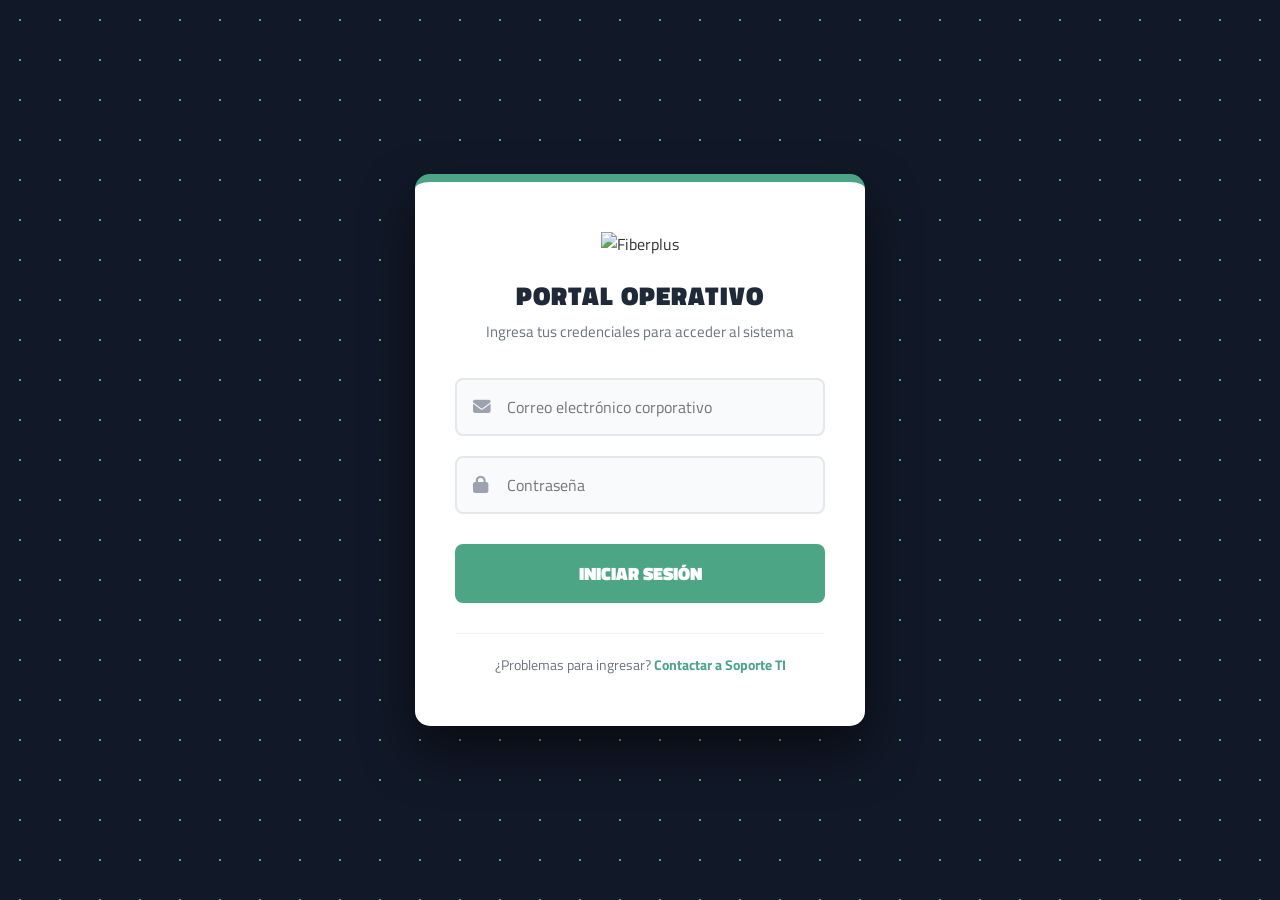
==== index.html @ 2a0d01f3 "Initial commit" ====
<!DOCTYPE html>
<html lang="es">
<head>
    <meta charset="UTF-8">
    <meta name="viewport" content="width=device-width, initial-scale=1.0">
    <title>Acceso al Sistema | Portal Fiberplus</title>
    <link rel="stylesheet" href="css/login.css">
    <link rel="stylesheet" href="https://cdnjs.cloudflare.com/ajax/libs/font-awesome/6.5.1/css/all.min.css">
</head>
<body>

    <div class="login-wrapper">
        <div class="login-container">
            <div class="login-header">
                <img src="assets/img/logo-fiberplus.png" alt="Fiberplus" class="logo">
                <h2>PORTAL OPERATIVO</h2>
                <p>Ingresa tus credenciales para acceder al sistema</p>
            </div>
            
            <form id="formLoginReal" class="form-login">
                <div class="input-group">
                    <i class="fas fa-envelope"></i>
                    <input type="email" id="email" placeholder="Correo electrónico corporativo" required>
                </div>
                
                <div class="input-group">
                    <i class="fas fa-lock"></i>
                    <input type="password" id="password" placeholder="Contraseña" required>
                </div>
                
                <p id="errorMsg" class="error-msg" style="display: none;">Credenciales incorrectas o usuario no registrado.</p>
                
                <button type="submit" class="btn-submit">INICIAR SESIÓN</button>
            </form>
            
            <div class="login-footer">
                <p>¿Problemas para ingresar? <a href="#">Contactar a Soporte TI</a></p>
            </div>
        </div>
    </div>

    <script>
        // Lógica temporal para que el botón funcione y te lleve al Dashboard.
        // En el próximo paso, borraremos esto y conectaremos Firebase aquí.
        document.getElementById('formLoginReal').addEventListener('submit', function(e) {
            e.preventDefault();
            
            const email = document.getElementById('email').value;
            const pass = document.getElementById('password').value;

            // Usuario de prueba temporal: admin@fiberplus.com.ec / 123456
            if(email === 'admin@fiberplus.com.ec' && pass === '123456') {
                window.location.href = "pages/dashboard.html";
            } else {
                document.getElementById('errorMsg').style.display = 'block';
            }
        });
    </script>
</body>
</html>
---- css/login.css ----
@import url('https://fonts.googleapis.com/css2?family=Titillium+Web:wght@400;600;700;900&display=swap');

* { margin: 0; padding: 0; box-sizing: border-box; font-family: 'Titillium Web', sans-serif; }

body { 
    background-color: #111827; /* Fondo oscuro elegante */
    display: flex; 
    align-items: center; 
    justify-content: center; 
    height: 100vh; 
    color: #333;
    background-image: radial-gradient(#4ca686 1px, transparent 1px);
    background-size: 40px 40px;
}

.login-wrapper {
    width: 100%;
    padding: 20px;
    display: flex;
    justify-content: center;
}

.login-container {
    background: #ffffff;
    width: 100%;
    max-width: 450px;
    padding: 50px 40px;
    border-radius: 15px;
    box-shadow: 0 25px 50px rgba(0,0,0,0.5);
    border-top: 8px solid #4ca686;
}

.login-header {
    text-align: center;
    margin-bottom: 35px;
}

.logo {
    width: 220px;
    margin-bottom: 20px;
}

.login-header h2 {
    color: #1f2937;
    font-size: 1.6rem;
    font-weight: 900;
    letter-spacing: 1px;
}

.login-header p {
    color: #6b7280;
    font-size: 0.95rem;
    margin-top: 5px;
}

.form-login {
    display: flex;
    flex-direction: column;
    gap: 20px;
}

.input-group {
    position: relative;
}

.input-group i {
    position: absolute;
    left: 18px;
    top: 50%;
    transform: translateY(-50%);
    color: #9ca3af;
    font-size: 1.1rem;
}

.input-group input {
    width: 100%;
    padding: 15px 15px 15px 50px;
    border: 2px solid #e5e7eb;
    border-radius: 8px;
    font-size: 1rem;
    background: #f9fafb;
    transition: 0.3s;
    outline: none;
}

.input-group input:focus {
    border-color: #4ca686;
    background: #ffffff;
    box-shadow: 0 0 0 4px rgba(76, 166, 134, 0.1);
}

.input-group input:focus + i {
    color: #4ca686;
}

.btn-submit {
    background: #4ca686;
    color: white;
    border: none;
    padding: 16px;
    border-radius: 8px;
    font-size: 1.1rem;
    font-weight: 900;
    cursor: pointer;
    transition: 0.3s;
    margin-top: 10px;
}

.btn-submit:hover {
    background: #047857;
    transform: translateY(-2px);
    box-shadow: 0 10px 20px rgba(76, 166, 134, 0.3);
}

.error-msg {
    color: #ef4444;
    font-size: 0.85rem;
    font-weight: 700;
    text-align: center;
    margin-top: -10px;
}

.login-footer {
    text-align: center;
    margin-top: 30px;
    font-size: 0.9rem;
    color: #6b7280;
    border-top: 1px solid #f3f4f6;
    padding-top: 20px;
}

.login-footer a {
    color: #4ca686;
    text-decoration: none;
    font-weight: 700;
}

.login-footer a:hover {
    text-decoration: underline;
}
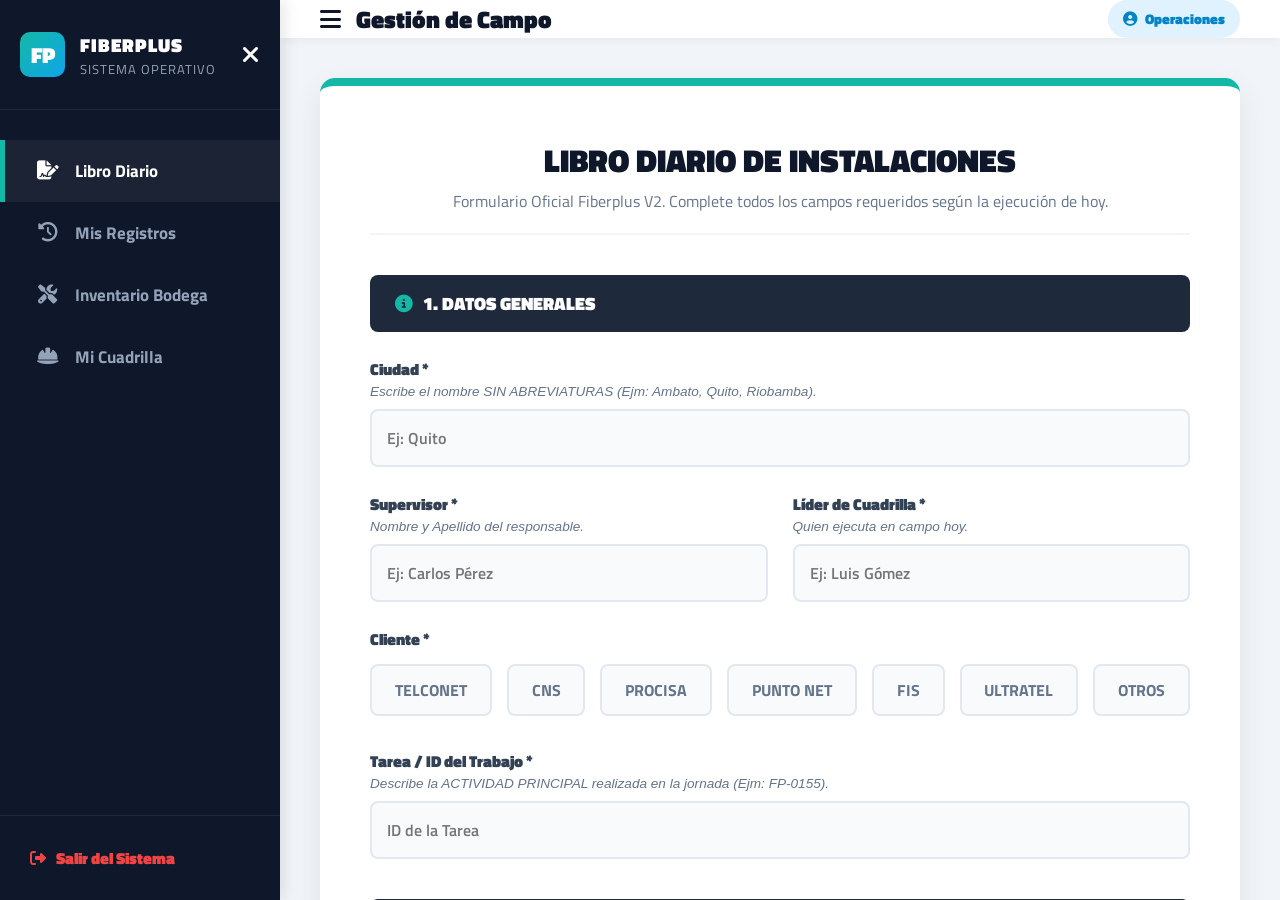
==== commit 8f5bbe1d: "c" ====
--- a/index.html
+++ b/index.html
@@ -2,59 +2,26 @@
 <html lang="es">
 <head>
     <meta charset="UTF-8">
-    <meta name="viewport" content="width=device-width, initial-scale=1.0">
-    <title>Acceso al Sistema | Portal Fiberplus</title>
-    <link rel="stylesheet" href="css/login.css">
-    <link rel="stylesheet" href="https://cdnjs.cloudflare.com/ajax/libs/font-awesome/6.5.1/css/all.min.css">
+    <title>Redirigiendo al Portal...</title>
+    <meta http-equiv="refresh" content="0; url=pages/dashboard.html">
+    <style>
+        body {
+            background-color: #0f172a;
+            color: #14b8a6;
+            font-family: sans-serif;
+            display: flex;
+            justify-content: center;
+            align-items: center;
+            height: 100vh;
+            margin: 0;
+        }
+    </style>
 </head>
 <body>
-
-    <div class="login-wrapper">
-        <div class="login-container">
-            <div class="login-header">
-                <img src="assets/img/logo-fiberplus.png" alt="Fiberplus" class="logo">
-                <h2>PORTAL OPERATIVO</h2>
-                <p>Ingresa tus credenciales para acceder al sistema</p>
-            </div>
-            
-            <form id="formLoginReal" class="form-login">
-                <div class="input-group">
-                    <i class="fas fa-envelope"></i>
-                    <input type="email" id="email" placeholder="Correo electrónico corporativo" required>
-                </div>
-                
-                <div class="input-group">
-                    <i class="fas fa-lock"></i>
-                    <input type="password" id="password" placeholder="Contraseña" required>
-                </div>
-                
-                <p id="errorMsg" class="error-msg" style="display: none;">Credenciales incorrectas o usuario no registrado.</p>
-                
-                <button type="submit" class="btn-submit">INICIAR SESIÓN</button>
-            </form>
-            
-            <div class="login-footer">
-                <p>¿Problemas para ingresar? <a href="#">Contactar a Soporte TI</a></p>
-            </div>
-        </div>
-    </div>
-
+    <h2>Cargando Portal Operativo Fiberplus...</h2>
     <script>
-        // Lógica temporal para que el botón funcione y te lleve al Dashboard.
-        // En el próximo paso, borraremos esto y conectaremos Firebase aquí.
-        document.getElementById('formLoginReal').addEventListener('submit', function(e) {
-            e.preventDefault();
-            
-            const email = document.getElementById('email').value;
-            const pass = document.getElementById('password').value;
-
-            // Usuario de prueba temporal: admin@fiberplus.com.ec / 123456
-            if(email === 'admin@fiberplus.com.ec' && pass === '123456') {
-                window.location.href = "pages/dashboard.html";
-            } else {
-                document.getElementById('errorMsg').style.display = 'block';
-            }
-        });
+        // Respaldo en JavaScript por si falla el meta refresh
+        window.location.href = "pages/dashboard.html";
     </script>
 </body>
 </html>
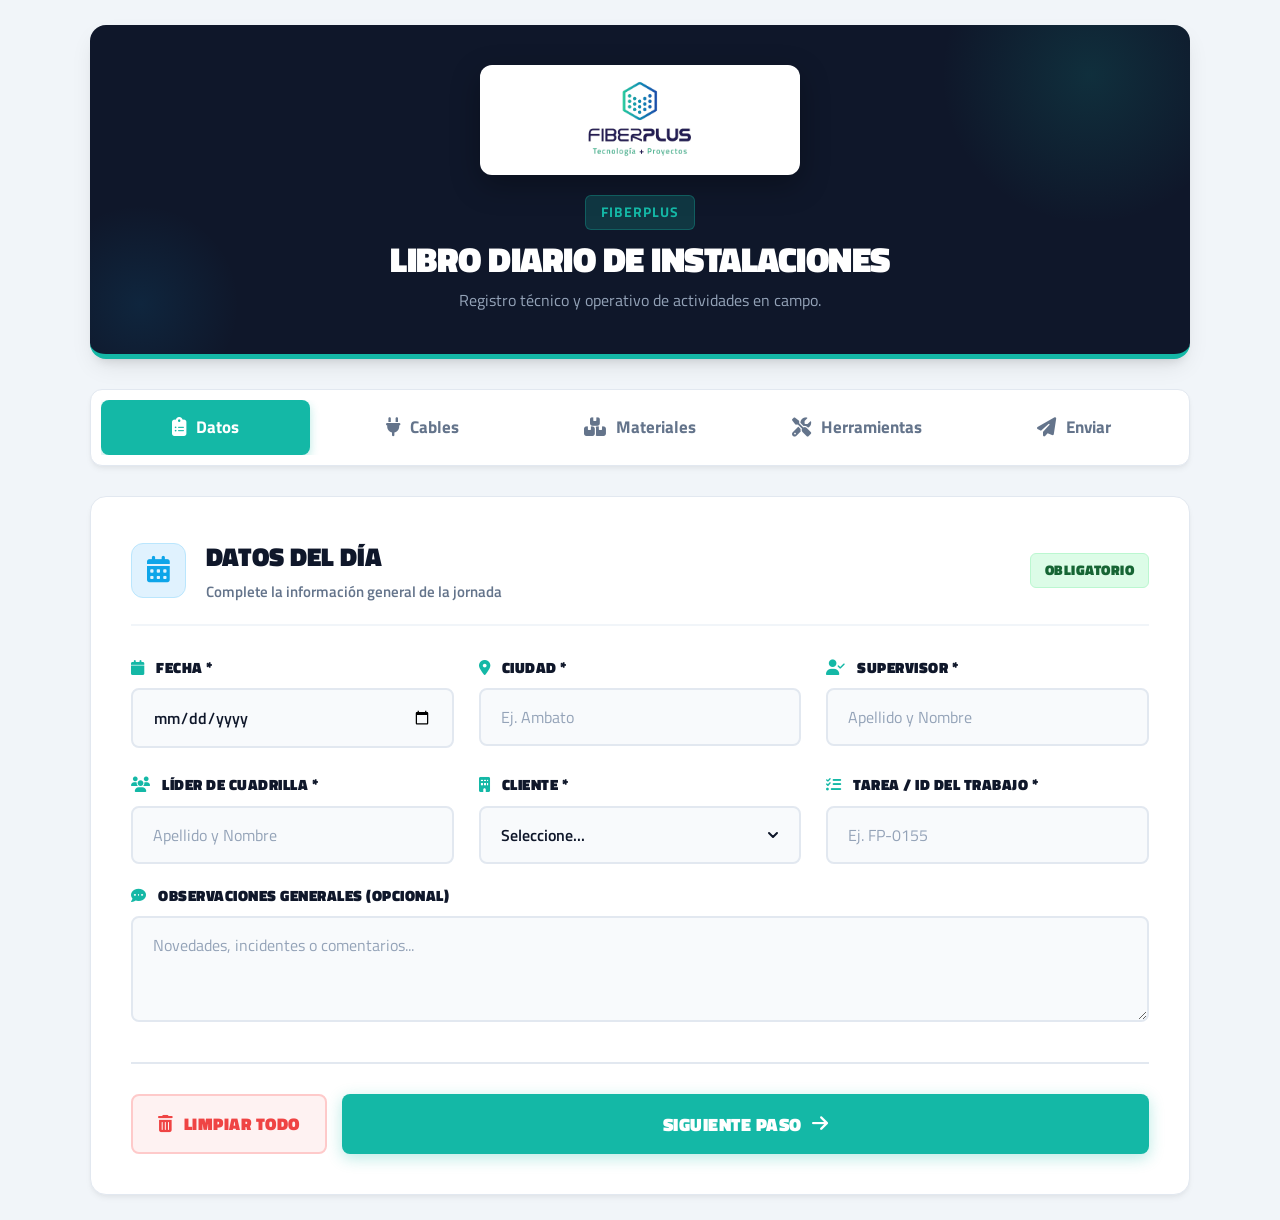
==== commit f0be977c: "camb" ====
--- a/index.html
+++ b/index.html
@@ -3,11 +3,11 @@
 <head>
     <meta charset="UTF-8">
     <title>Redirigiendo al Portal...</title>
-    <meta http-equiv="refresh" content="0; url=pages/dashboard.html">
+    <meta http-equiv="refresh" content="0; url=pages/1_datos.html">
     <style>
         body {
-            background-color: #0f172a;
-            color: #14b8a6;
+            background-color: #0f2b3d; /* Azul oscuro corporativo de Fiberplus */
+            color: #009688; /* Teal / Turquesa */
             font-family: sans-serif;
             display: flex;
             justify-content: center;
@@ -21,7 +21,7 @@
     <h2>Cargando Portal Operativo Fiberplus...</h2>
     <script>
         // Respaldo en JavaScript por si falla el meta refresh
-        window.location.href = "pages/dashboard.html";
+        window.location.href = "pages/1_datos.html";
     </script>
 </body>
 </html>
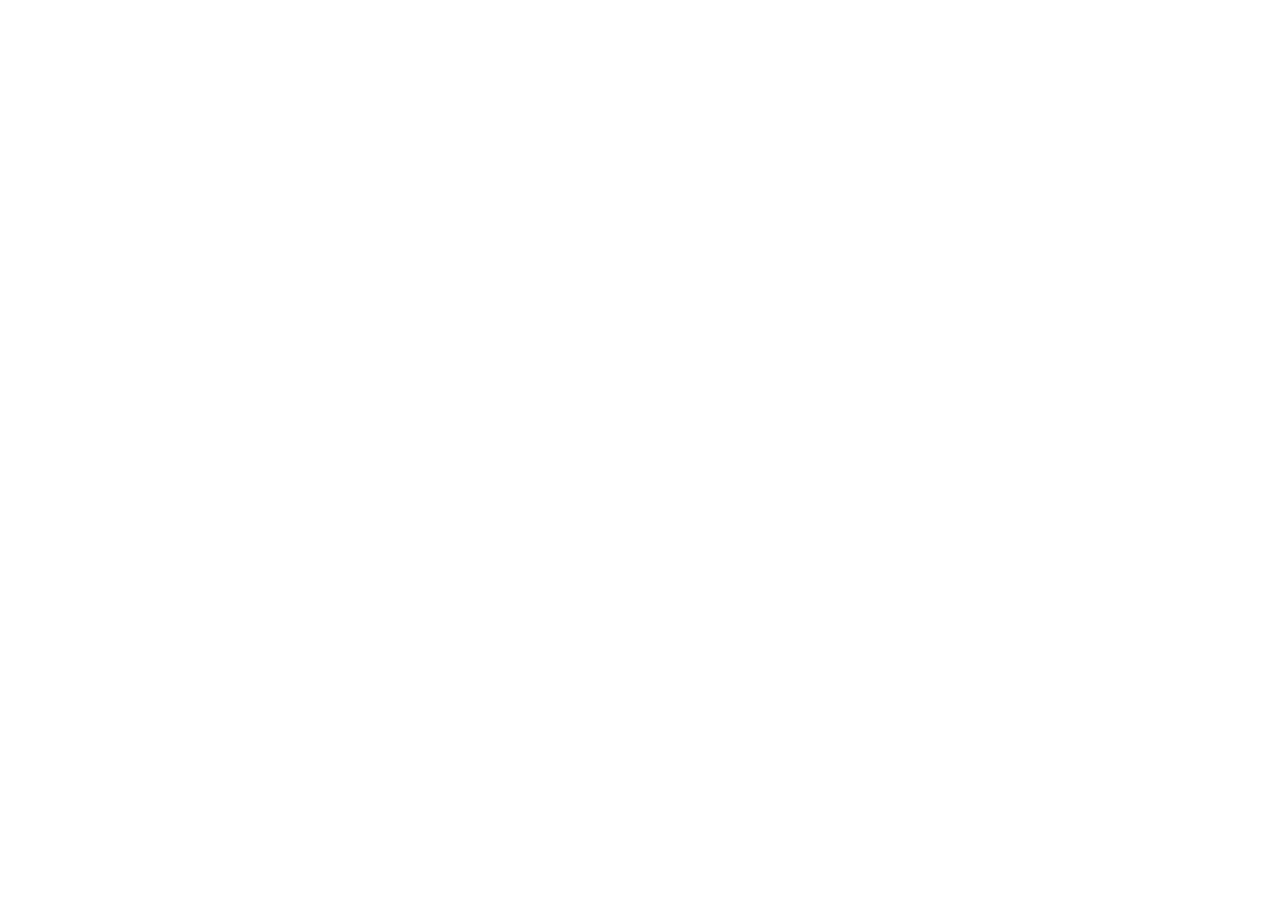
==== commit 242837be: "ca" ====
--- a/index.html
+++ b/index.html
@@ -2,26 +2,141 @@
 <html lang="es">
 <head>
     <meta charset="UTF-8">
-    <title>Redirigiendo al Portal...</title>
-    <meta http-equiv="refresh" content="0; url=pages/1_datos.html">
-    <style>
-        body {
-            background-color: #0f2b3d; /* Azul oscuro corporativo de Fiberplus */
-            color: #009688; /* Teal / Turquesa */
-            font-family: sans-serif;
-            display: flex;
-            justify-content: center;
-            align-items: center;
-            height: 100vh;
-            margin: 0;
-        }
-    </style>
+    <meta name="viewport" content="width=device-width, initial-scale=1.0">
+    <title>Portal Operativo | Fiberplus</title>
+    
+    <link href="https://fonts.googleapis.com/css2?family=Titillium+Web:wght@400;600;700&display=swap" rel="stylesheet">
+    <link rel="stylesheet" href="https://cdnjs.cloudflare.com/ajax/libs/font-awesome/6.4.0/css/all.min.css">
+    
+    <link rel="stylesheet" href="css/inicio.css">
 </head>
 <body>
-    <h2>Cargando Portal Operativo Fiberplus...</h2>
+
+    <div class="dashboard-container">
+        
+        <aside class="sidebar">
+            <div class="sidebar-header">
+                <img src="assets/img/logo-fiberplus.png" alt="Fiberplus" onerror="this.style.display='none';">
+            </div>
+            
+            <ul class="nav-links">
+                <li><a href="index.html" class="active"><i class="fas fa-home"></i> Inicio</a></li>
+                
+                <li class="nav-title">SERVICIOS OPERATIVOS</li>
+                <li><a href="pages/1_datos.html"><i class="fas fa-book"></i> Libro Diario</a></li>
+                <li><a href="#"><i class="fas fa-truck"></i> Registro Vehículos</a></li>
+                <li><a href="#"><i class="fas fa-user-clock"></i> Asistencia</a></li>
+                <li><a href="#"><i class="fas fa-wallet"></i> Caja Chica</a></li>
+                <li><a href="#"><i class="fas fa-project-diagram"></i> Proyectos</a></li>
+            </ul>
+        </aside>
+
+        <main class="main-content">
+            
+            <header class="top-bar">
+                <div class="page-title">
+                    <h2>Panel de Control</h2>
+                    <p>Bienvenido al sistema de gestión operativa</p>
+                </div>
+                <div class="user-profile">
+                    <span id="badgeRol" class="role-badge"><i class="fas fa-spinner fa-spin"></i> Cargando...</span>
+                    <button class="btn-logout" onclick="cerrarSesion()"><i class="fas fa-sign-out-alt"></i> Salir</button>
+                </div>
+            </header>
+
+            <div class="content-area">
+                
+                <div id="panelAdmin" class="admin-panel" style="display: none;">
+                    <button class="btn-download"><i class="fas fa-file-excel"></i> Descargar Base de Datos Completa</button>
+                </div>
+
+                <div class="action-grid">
+                    
+                    <div class="action-card primary-card" onclick="window.location.href='pages/1_datos.html'">
+                        <div class="card-icon"><i class="fas fa-file-signature"></i></div>
+                        <h3>Libro Diario</h3>
+                        <p>Registro de instalaciones, materiales y fotografías.</p>
+                        <span class="card-arrow"><i class="fas fa-arrow-right"></i></span>
+                    </div>
+
+                    <div class="action-card video-card" onclick="abrirVideo()">
+                        <div class="card-icon"><i class="fas fa-play-circle"></i></div>
+                        <h3>Video Tutorial</h3>
+                        <p>Aprende a usar el portal paso a paso.</p>
+                        <span class="card-arrow"><i class="fas fa-arrow-right"></i></span>
+                    </div>
+
+                    <div class="action-card stat-card">
+                        <div class="card-icon"><i class="fas fa-chart-pie"></i></div>
+                        <h3>Estadísticas Mensuales</h3>
+                        <p>Gráficos de rendimiento (Próximamente).</p>
+                    </div>
+
+                    <div class="action-card stat-card">
+                        <div class="card-icon"><i class="fas fa-history"></i></div>
+                        <h3>Historial de Registros</h3>
+                        <p>Revisa los últimos envíos (Próximamente).</p>
+                    </div>
+
+                </div>
+            </div>
+        </main>
+    </div>
+
+    <div id="videoModal" class="modal-overlay">
+        <div class="modal-content">
+            <button class="close-video" onclick="cerrarVideo()"><i class="fas fa-times"></i></button>
+            <video id="tutorialVideo" controls>
+                <source src="assets/tutorial_app.mp4" type="video/mp4">
+                Tu navegador no soporta la reproducción de video.
+            </video>
+        </div>
+    </div>
+
     <script>
-        // Respaldo en JavaScript por si falla el meta refresh
-        window.location.href = "pages/1_datos.html";
+        document.addEventListener("DOMContentLoaded", () => {
+            // 1. Leer el rol desde la memoria del navegador
+            const rol = localStorage.getItem("fiberplus_rol");
+            
+            // 2. Seguridad: Si no hay rol, redireccionar al login de la web principal
+            if (!rol) {
+                window.location.href = "https://marlonn0.github.io/fiberplus-web/"; 
+                return;
+            }
+
+            // 3. Mostrar el distintivo y validar permisos de Administrador
+            const badge = document.getElementById("badgeRol");
+            if (rol === "administrador") {
+                badge.innerHTML = '<i class="fas fa-star"></i> Administrador';
+                badge.style.background = "#0ea5e9";
+                
+                // Mostrar herramientas exclusivas de administrador
+                document.getElementById("panelAdmin").style.display = "flex";
+            } else {
+                badge.innerHTML = '<i class="fas fa-hard-hat"></i> Operaciones';
+                badge.style.background = "#64748b";
+            }
+        });
+
+        // Función para cerrar sesión
+        function cerrarSesion() {
+            if(confirm("¿Estás seguro que deseas cerrar sesión?")) {
+                localStorage.removeItem("fiberplus_rol");
+                window.location.href = "https://marlonn0.github.io/fiberplus-web/";
+            }
+        }
+
+        // Funciones del Modal de Video
+        const modal = document.getElementById("videoModal");
+        const video = document.getElementById("tutorialVideo");
+
+        function abrirVideo() { 
+            modal.style.display = "flex"; 
+        }
+        function cerrarVideo() { 
+            modal.style.display = "none"; 
+            video.pause(); 
+        }
     </script>
 </body>
 </html>
--- a/css/inicio.css
+++ b/css/inicio.css
@@ -0,0 +1,333 @@
+/* ========================================================
+   VARIABLES GLOBALES
+======================================================== */
+:root {
+    --sidebar-bg: #0f172a;
+    --sidebar-hover: #1e293b;
+    --primary: #0ea5e9;
+    --bg-color: #f1f5f9;
+    --card-bg: #ffffff;
+    --text-main: #1e293b;
+    --text-muted: #64748b;
+    --danger: #ef4444;
+    --success: #10b981;
+}
+
+/* ========================================================
+   RESETEO BÁSICO
+======================================================== */
+* { 
+    margin: 0; 
+    padding: 0; 
+    box-sizing: border-box; 
+    font-family: 'Titillium Web', sans-serif; 
+}
+
+body { 
+    background-color: var(--bg-color); 
+    color: var(--text-main); 
+}
+
+.dashboard-container { 
+    display: flex; 
+    min-height: 100vh; 
+}
+
+/* ========================================================
+   BARRA LATERAL (SIDEBAR)
+======================================================== */
+.sidebar { 
+    width: 260px; 
+    background-color: var(--sidebar-bg); 
+    color: white; 
+    display: flex; 
+    flex-direction: column; 
+    box-shadow: 2px 0 10px rgba(0,0,0,0.1);
+    z-index: 20;
+}
+
+.sidebar-header { 
+    padding: 25px 20px; 
+    text-align: center; 
+    border-bottom: 1px solid rgba(255,255,255,0.05); 
+}
+
+.sidebar-header img { 
+    width: 150px; 
+}
+
+.nav-links { 
+    list-style: none; 
+    padding: 20px 0; 
+}
+
+.nav-title { 
+    font-size: 0.75rem; 
+    color: #64748b; 
+    padding: 15px 25px 10px; 
+    font-weight: 700; 
+    letter-spacing: 1.5px; 
+}
+
+.nav-links li a { 
+    display: flex;
+    align-items: center;
+    padding: 12px 25px; 
+    color: #cbd5e1; 
+    text-decoration: none; 
+    font-size: 1.05rem; 
+    transition: all 0.3s ease; 
+}
+
+.nav-links li a i { 
+    width: 30px; 
+    font-size: 1.1rem;
+}
+
+.nav-links li a:hover { 
+    background-color: var(--sidebar-hover); 
+    color: white; 
+    padding-left: 30px; /* Pequeño efecto de movimiento */
+}
+
+.nav-links li a.active { 
+    background-color: var(--primary); 
+    color: white; 
+    border-left: 4px solid #fff; 
+}
+
+/* ========================================================
+   CONTENIDO PRINCIPAL
+======================================================== */
+.main-content { 
+    flex: 1; 
+    display: flex; 
+    flex-direction: column; 
+}
+
+/* Barra Superior */
+.top-bar { 
+    background: var(--card-bg); 
+    padding: 20px 40px; 
+    display: flex; 
+    justify-content: space-between; 
+    align-items: center; 
+    box-shadow: 0 2px 10px rgba(0,0,0,0.05); 
+    z-index: 10; 
+}
+
+.page-title h2 { 
+    font-size: 1.8rem; 
+    color: var(--sidebar-bg); 
+    margin-bottom: 5px;
+}
+
+.page-title p { 
+    color: var(--text-muted); 
+    font-size: 1rem; 
+}
+
+.user-profile { 
+    display: flex; 
+    align-items: center; 
+    gap: 20px; 
+}
+
+.role-badge { 
+    padding: 6px 15px; 
+    border-radius: 20px; 
+    color: white; 
+    font-weight: 600; 
+    font-size: 0.9rem; 
+    display: flex;
+    align-items: center;
+    gap: 8px;
+}
+
+.btn-logout { 
+    background: none; 
+    border: 1px solid #cbd5e1; 
+    padding: 8px 15px; 
+    border-radius: 6px; 
+    cursor: pointer; 
+    color: var(--text-main); 
+    font-weight: 600; 
+    transition: all 0.2s; 
+    display: flex;
+    align-items: center;
+    gap: 8px;
+}
+
+.btn-logout:hover { 
+    background: #fee2e2; 
+    color: var(--danger); 
+    border-color: var(--danger); 
+}
+
+/* Área de Trabajo */
+.content-area { 
+    padding: 40px; 
+    max-width: 1200px; 
+    margin: 0 auto; 
+    width: 100%; 
+}
+
+/* ========================================================
+   PANEL DE ADMINISTRADOR
+======================================================== */
+.admin-panel { 
+    display: flex; 
+    justify-content: flex-end; 
+    margin-bottom: 30px; 
+}
+
+.btn-download { 
+    background: var(--success); 
+    color: white; 
+    border: none; 
+    padding: 12px 24px; 
+    border-radius: 8px; 
+    font-size: 1rem; 
+    font-weight: 700; 
+    cursor: pointer; 
+    box-shadow: 0 4px 6px rgba(16, 185, 129, 0.3); 
+    transition: all 0.3s; 
+    display: flex;
+    align-items: center;
+    gap: 10px;
+}
+
+.btn-download:hover { 
+    background: #059669; 
+    transform: translateY(-2px); 
+    box-shadow: 0 6px 12px rgba(16, 185, 129, 0.4);
+}
+
+/* ========================================================
+   GRILLA DE BOTONES (TARJETAS DE INICIO)
+======================================================== */
+.action-grid { 
+    display: grid; 
+    grid-template-columns: repeat(auto-fit, minmax(280px, 1fr)); 
+    gap: 25px; 
+}
+
+.action-card { 
+    background: var(--card-bg); 
+    padding: 35px 25px; 
+    border-radius: 12px; 
+    text-align: center; 
+    cursor: pointer; 
+    border: 1px solid #e2e8f0; 
+    transition: all 0.3s ease; 
+    position: relative; 
+    overflow: hidden; 
+    box-shadow: 0 4px 6px rgba(0,0,0,0.02); 
+}
+
+.action-card:hover { 
+    transform: translateY(-5px); 
+    box-shadow: 0 12px 24px rgba(0,0,0,0.08); 
+    border-color: var(--primary); 
+}
+
+.card-icon { 
+    font-size: 3rem; 
+    color: var(--primary); 
+    margin-bottom: 20px; 
+    transition: transform 0.3s;
+}
+
+.action-card:hover .card-icon {
+    transform: scale(1.1);
+}
+
+.action-card h3 { 
+    font-size: 1.4rem; 
+    margin-bottom: 12px; 
+    color: var(--sidebar-bg); 
+}
+
+.action-card p { 
+    color: var(--text-muted); 
+    font-size: 1rem; 
+    line-height: 1.5;
+}
+
+.card-arrow { 
+    position: absolute; 
+    bottom: 20px; 
+    right: 20px; 
+    font-size: 1.2rem; 
+    color: var(--primary); 
+    opacity: 0; 
+    transition: all 0.3s; 
+}
+
+.action-card:hover .card-arrow { 
+    opacity: 1; 
+    right: 25px; 
+}
+
+/* Tarjetas Específicas */
+.video-card .card-icon { color: #8b5cf6; }
+.video-card:hover { border-color: #8b5cf6; }
+.video-card:hover .card-arrow { color: #8b5cf6; }
+
+.stat-card { cursor: default; }
+.stat-card:hover { 
+    transform: none; 
+    box-shadow: 0 4px 6px rgba(0,0,0,0.02); 
+    border-color: #e2e8f0; 
+}
+.stat-card .card-icon { color: #cbd5e1; }
+.stat-card:hover .card-icon { transform: none; }
+
+/* ========================================================
+   MODAL DE VIDEO
+======================================================== */
+.modal-overlay { 
+    position: fixed; 
+    top: 0; 
+    left: 0; 
+    width: 100%; 
+    height: 100%; 
+    background: rgba(15, 23, 42, 0.9); 
+    backdrop-filter: blur(5px);
+    z-index: 1000; 
+    display: none; 
+    justify-content: center; 
+    align-items: center; 
+}
+
+.modal-content { 
+    background: #000; 
+    padding: 5px; 
+    border-radius: 8px; 
+    max-width: 900px; 
+    width: 90%; 
+    position: relative; 
+    box-shadow: 0 25px 50px -12px rgba(0, 0, 0, 0.5);
+}
+
+.modal-content video { 
+    width: 100%; 
+    border-radius: 4px; 
+    display: block;
+}
+
+.close-video { 
+    position: absolute; 
+    top: -45px; 
+    right: 0; 
+    background: none; 
+    border: none; 
+    color: white; 
+    font-size: 2.5rem; 
+    cursor: pointer; 
+    transition: color 0.2s;
+}
+
+.close-video:hover {
+    color: var(--danger);
+}
